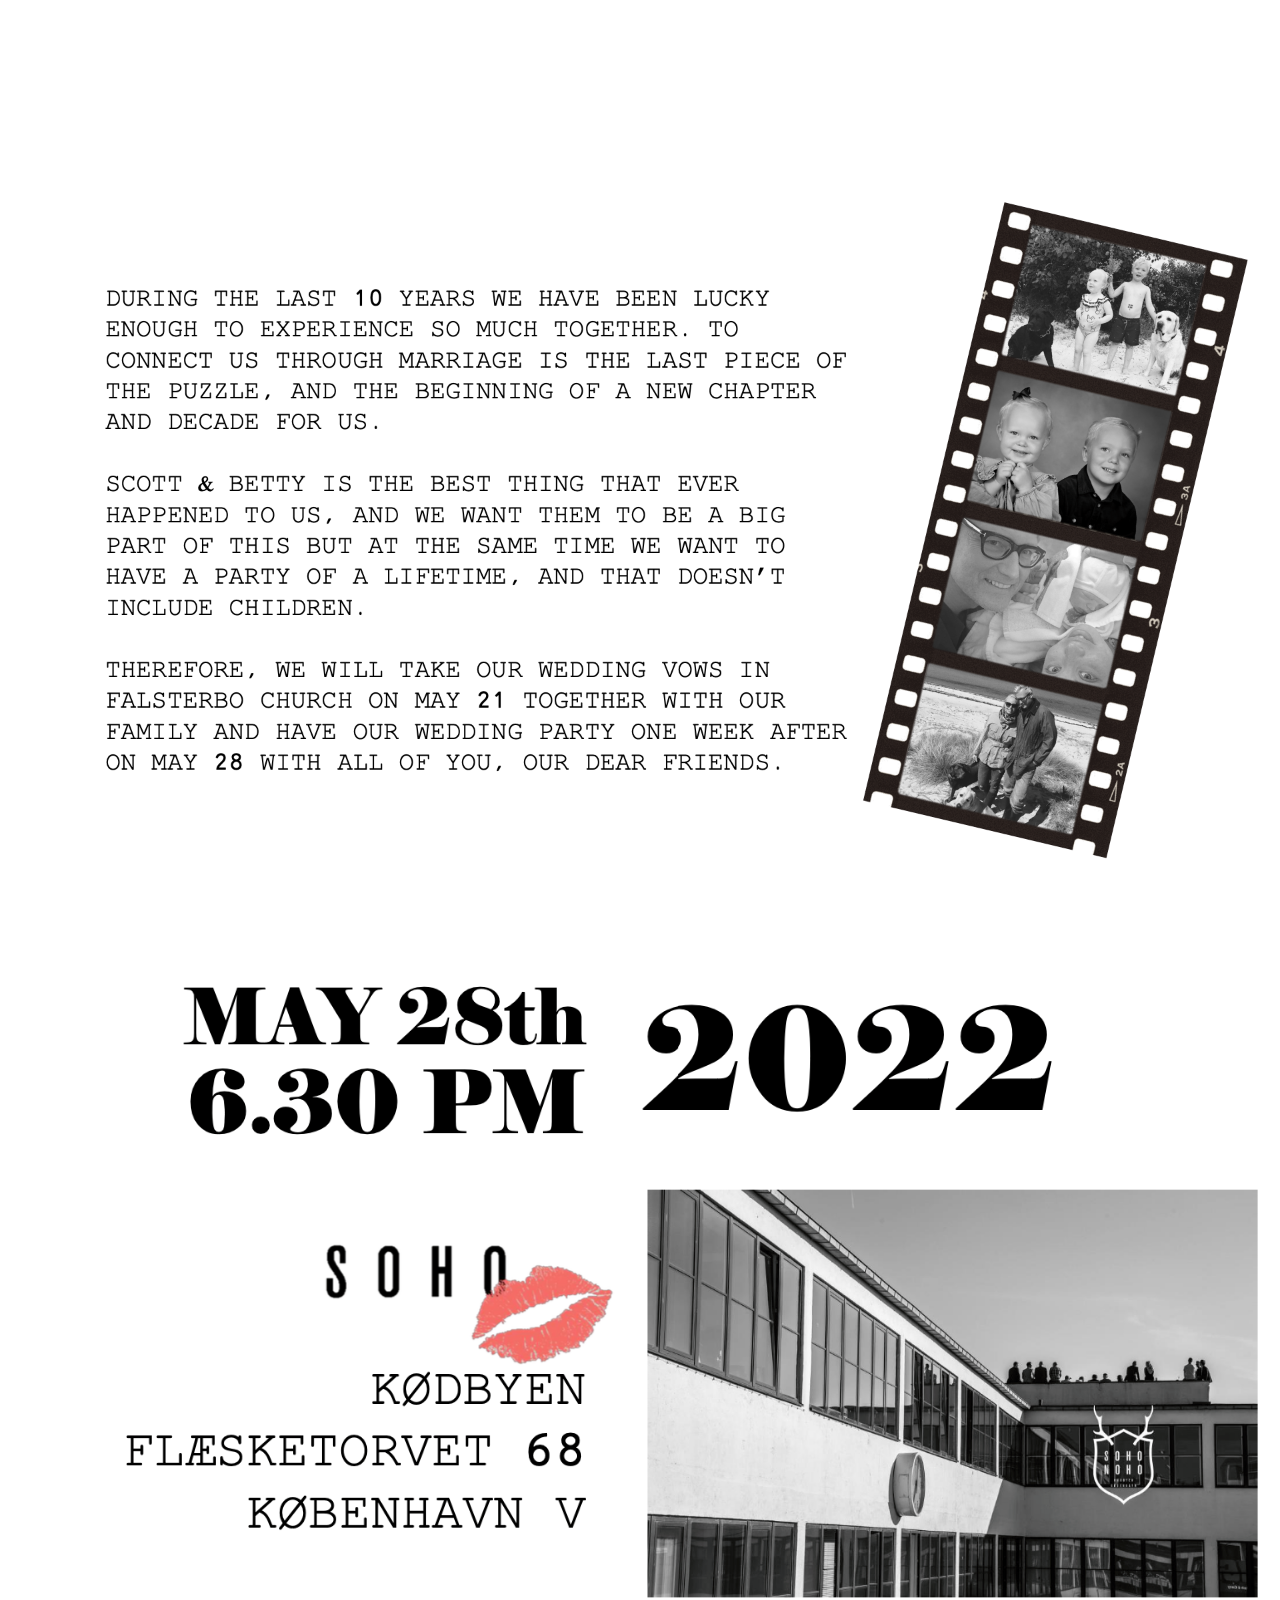
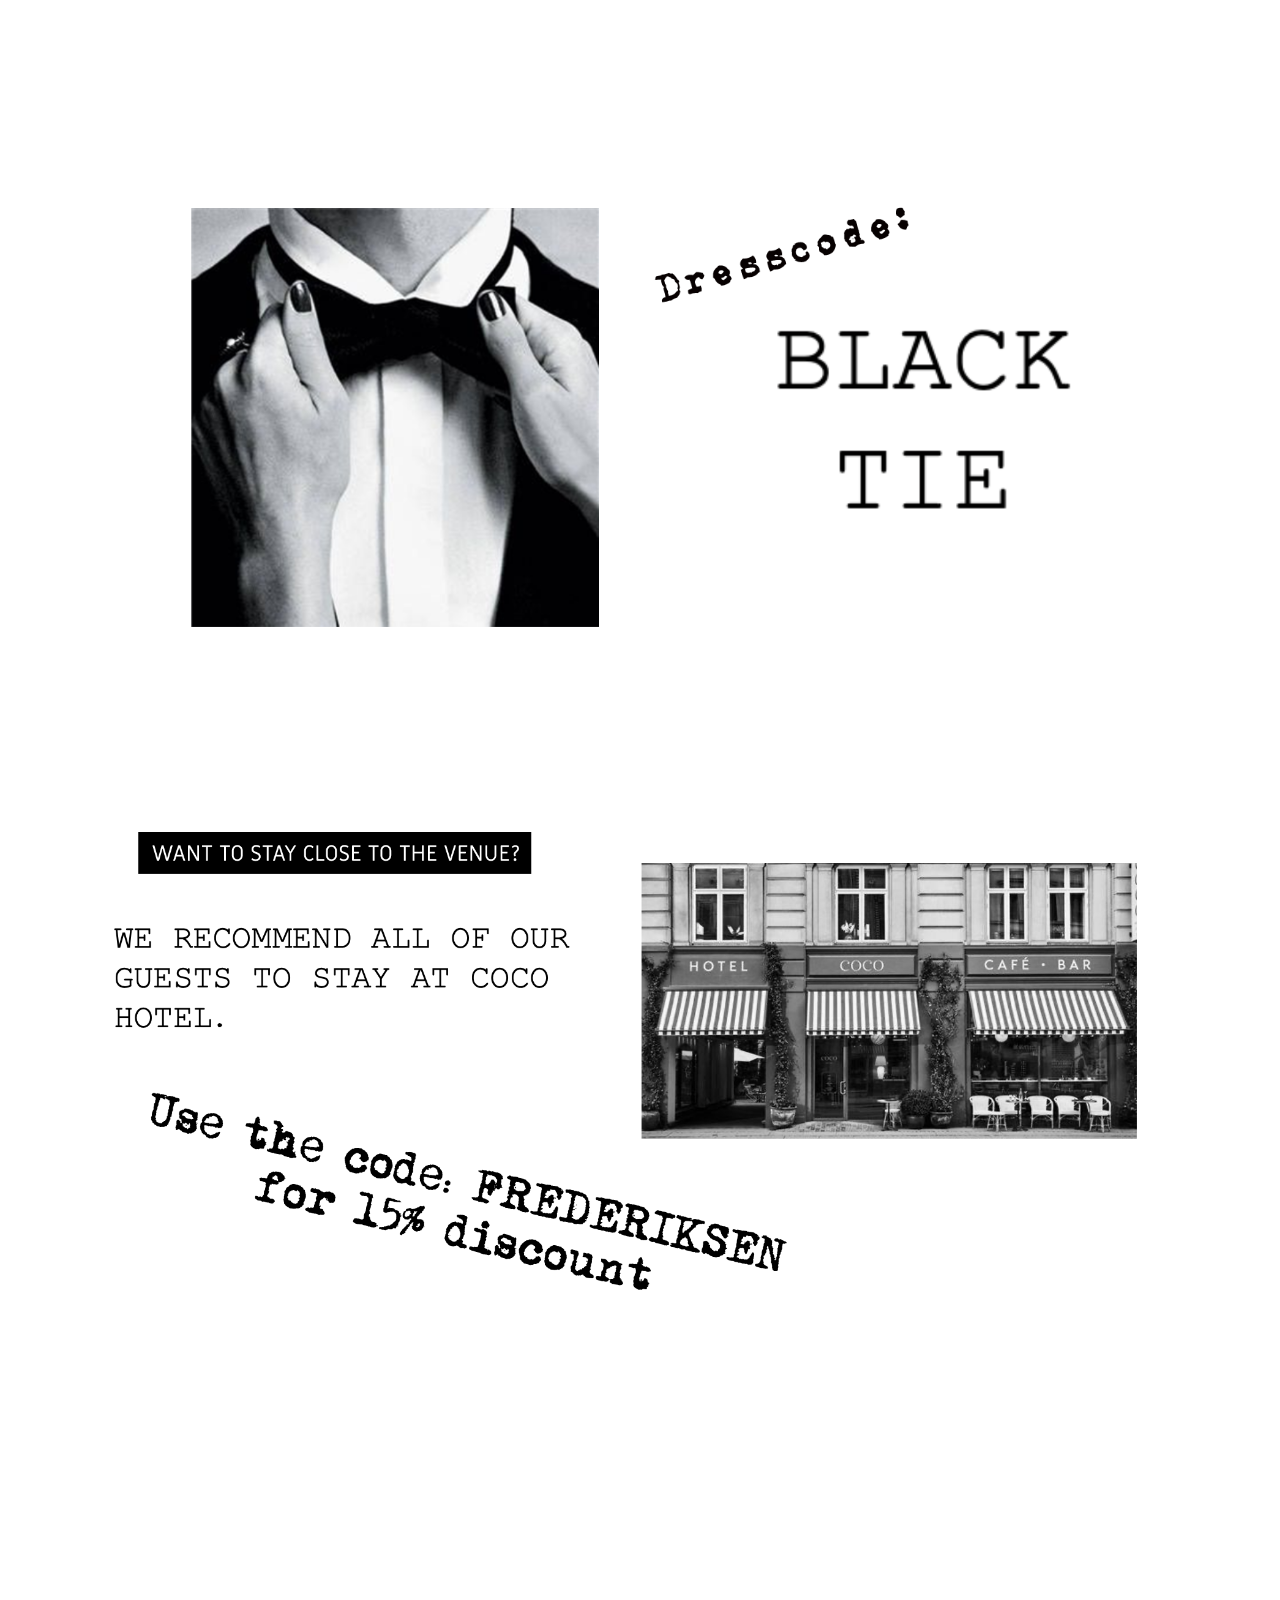
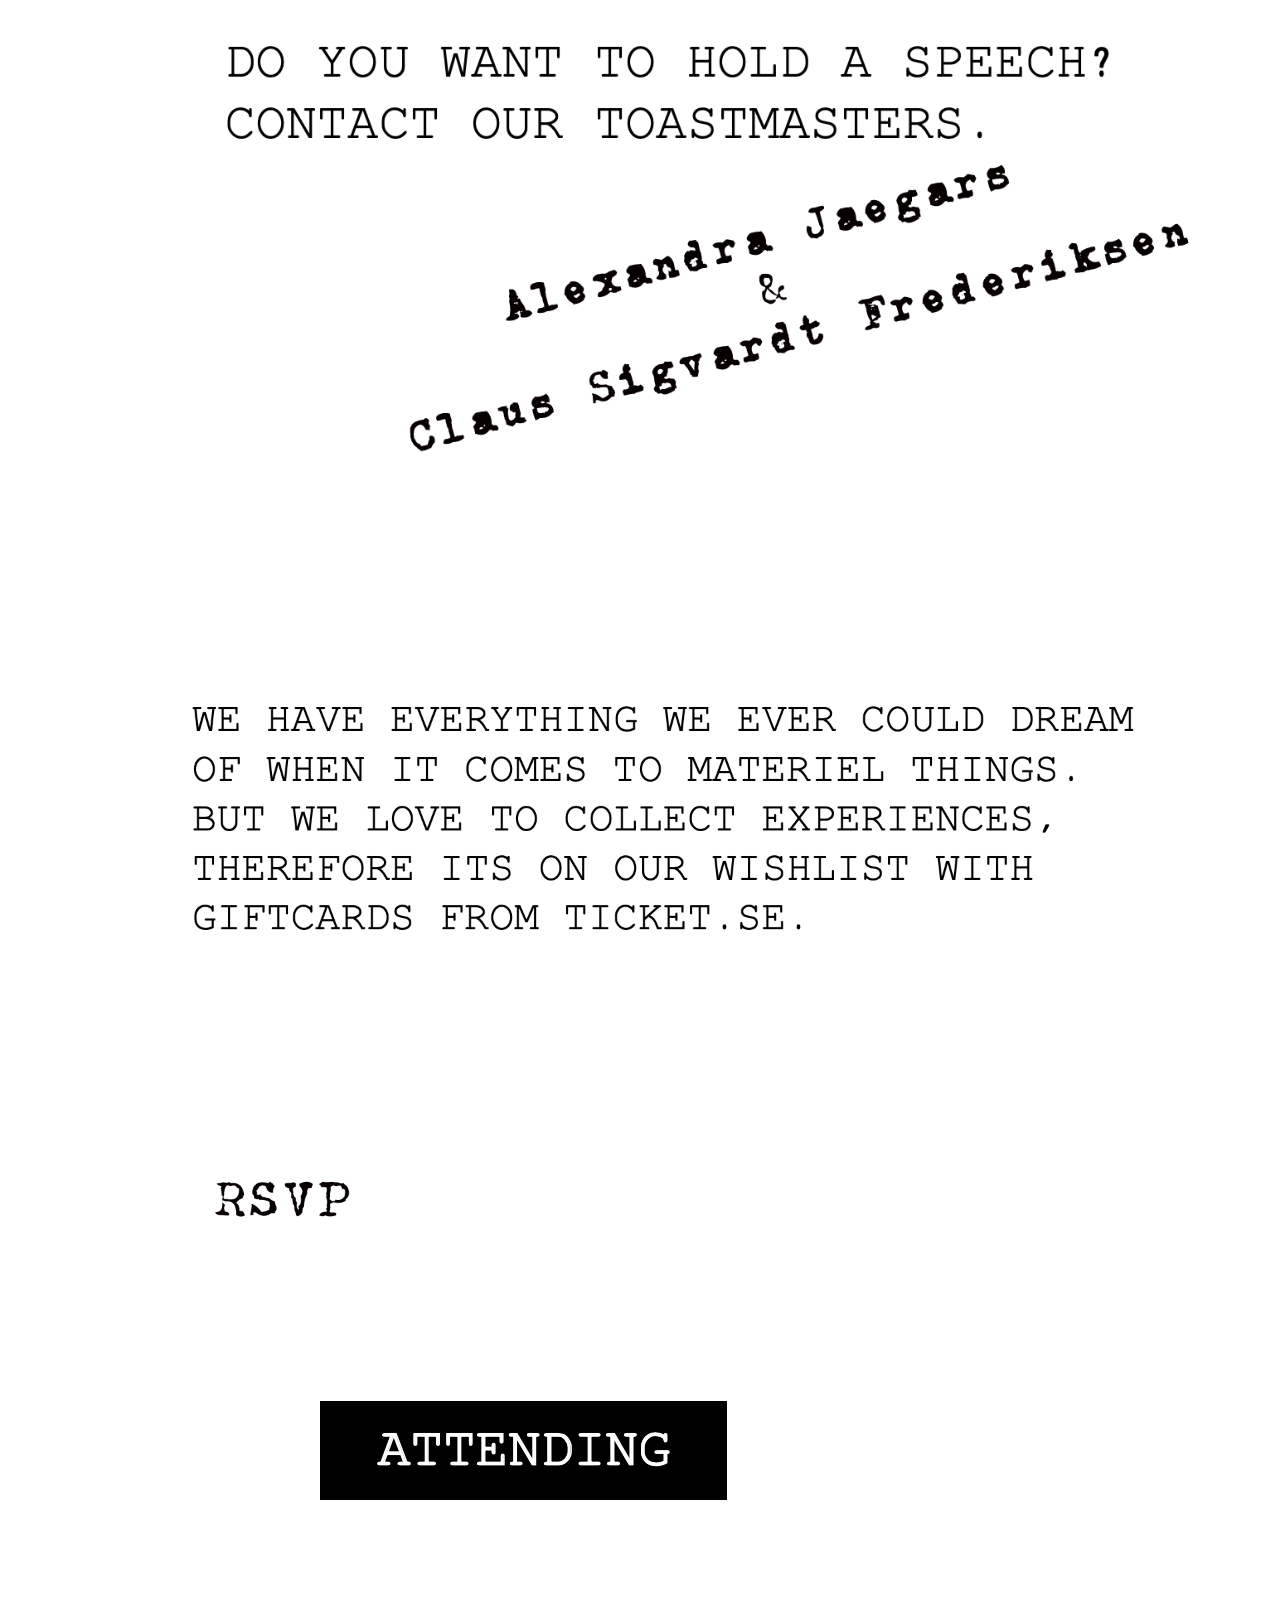
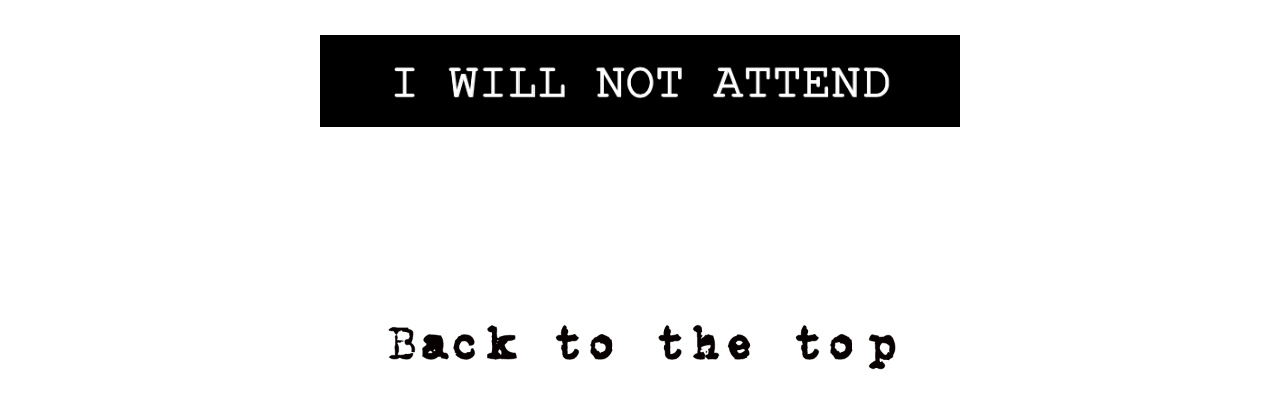
==== ds3tdb97daowseu33.html @ 6a5c9a7a "changed video format" ====
<!DOCTYPE html>
<html lang="en">

<head>
    <meta charset="UTF-8">
    <meta name="viewport" content="width=device-width, initial-scale=1.0">
    <link rel="preconnect" href="https://fonts.gstatic.com">
    <link href="https://fonts.googleapis.com/css2?family=Homemade+Apple&family=Poppins:wght@300&display=swap"
        rel="stylesheet">
    <link rel="stylesheet" href="assets/css/style.css">
    <title>FREDERIKSEN 2022</title>
</head>

<body>
    <!--Background Video-->
    <header class="header">
        <div class="video-wrapper">
            <video src="assets/media/movie/copenhagen.webm" autoplay muted loop>This browser does not support
                video</video>
        </div>

        <!--Welcome Text-->
        <div class="banner">
            <!--Background Music-->
            <div class="music-btn">
                <img src="assets/media/music/play.png" alt="play-button" id="icon">
                <audio id="bgMusic">
                    <source src="assets/media/music/bgmusic.mp3" type="audio/mp3">
                </audio>
            </div>
            <div class="img-logo">
                <img src="assets/media/pic/logo.png" alt="FREDERIKSEN 2022">
            </div>
            <button><a href="#rsvp-page">RSVP</a></button>
            <br>
        </div>

    </header>
    </div>
    <!--Info-->
    <div class="info" id="info-page">
        <div class="info-container">
            <img src="assets/media/pic/info.png" alt="Info">
        </div>
    </div>
    </div>
    <!--Location-->
    <div class="location" id="location-page">
        <div class="location-container">
            <img src="assets/media/pic/location.png" alt="Location">
        </div>
    </div>
    <br>
    <button><a href="https://maps.apple.com/?daddr=(55.667505,%2012.559723)&dirflg=d">Directions</a></button>
    <br>
    </div>
    <!--Dresscode-->
    <div class="dresscode" id="dresscode-page">
        <div class="dresscode-container">
            <img src="assets/media/pic/dresscode.png" alt="Dresscode">
        </div>
    </div>
    <!--Hotel-->
    <div class="hotel" id="hotel-page">
        <div class="hotel-container">
            <img src="assets/media/pic/hotel.png" alt="Hotel">
        </div>
    </div>
    <br>
    <button><a
            href="https://bookings.travelclick.com/99988?_ga=2.258278927.424204522.1644187553-171453354.1644187466&languageid=1#/guestsandrooms"
            target="_blank">Book</a></button>
    <br>
    <!--Speech-->
    <div class="speech" id="speech-page">
        <div class="speech-container">
            <img src="assets/media/pic/speech.png" alt="Speech">
        </div>
    </div>
    <br>
    <button><a href="mailto:jaegers_alexandra@hotmail.com" target="_blank">Contact</a></button>
    <br>
    <!--Gifts-->
    <div class="gifts" id="gifts-page">
        <div class="gifts-container">
            <img src="assets/media/pic/gifts.png" alt="Gifts">
        </div>
    </div>
    <br>
    <button><a href="https://www.ticket.se/presentkort" target="_blank">Buy Gift</a></button>
    <br>
    <!--RSVP-->
    <div class="rsvp" id="rsvp-page">
        <div class="rsvp-container">
            <img src="assets/media/pic/rsvp.png" alt="RSVP">
        </div>
    </div>
    <div class="yes" id="yes-page">
        <div class="yes-container">
            <a href="RSVPyes.html"><img src="assets/media/pic/yes.png" alt="yes"></a>
        </div>
    </div>
    <div class="no" id="no-page">
        <div class="no-container">
            <a href="RSVPno.html"><img src="assets/media/pic/no.png" alt="no"></a>
        </div>
    </div>
    <div class="back" id="back-page">
        <div class="back-container">
            <a href="ds3tdb97daowseu33.html"><img src="assets/media/pic/back.png" alt="go back"></a>
        </div>
    </div>
    
    <script src="assets/js/script.js"></script>
</body>

</html>
---- assets/css/style.css ----
* {
    margin: 0;
    padding: 0;
    outline: none;
    box-sizing: border-box;
    list-style: none;
    text-decoration: none;
}

body {
    font-family: 'Poppins', sans-serif;
}

/* Header */
.header {
    width: 100%;
    height: 100%;
    perspective: 80rem;
    overflow: hidden;
}

/* Background Video */
.video-wrapper {
    width: 100%;
    height: auto;
}

.video-wrapper video {
    width: 100%;
    height: auto;
    opacity: .8;
}

/* Welcome Text & Button*/
.banner {
    position: absolute;
    top: 5%;
    left: 5%;
}

.img-logo img{
    width: 90%;
    height: auto;
    overflow: hidden;
    float: center;
    shape-outside: circle();
    opacity: 0.8;
    margin: 3%;
}

button {
    width: 30%;
    height: 50px;
    margin-left: 35%;
    background-color: #FD746C;
    border: none;
    font-family: 'Poppins', sans-serif;
    font-size: 15px;
    text-transform: uppercase;
    letter-spacing: 3px;
    text-shadow: 0 3px 4px rgba(0, 0, 0, 0.2) ;
    box-shadow: 0 3px 4px rgba(0, 0, 0, 0.2) ;
    cursor: pointer;
    opacity: 0;
    animation: moveBanner 1s 1.2s forwards;
}

button a {
    color: black;
}

/* Music Button */
.music-btn {
    float: center;
    margin-bottom: 1%;
    font-family: 'Poppins', sans-serif;
    font-size: 10px;
    text-transform: uppercase;
    color: #050505;
    letter-spacing: 3px;
    opacity: 0;
    display: flex;
    align-items: center;
    animation: moveBanner 1s 1.6s forwards;
}

#icon {
    width: 30px;
    cursor: pointer;
}

/* Animation Welcome Text */
@keyframes moveBanner {
    0% {
        transform: translateY(30rem) rotateY(90deg);
    }
    100% {
        transform: translateY(0) rotateY(0);
        opacity: 1;
    }
}


/* Info */
.info-container img {
    max-width: 100%;
    height: auto;
  }

/*Location*/
.location-container img {
    max-width: 100%;
    height: auto;
  }

/*Dresscode*/
.dresscode-container img {
    max-width: 100%;
    height: auto;
  }  

/*Hotel*/
.hotel-container img {
    max-width: 100%;
    height: auto;
  }    

/*Speech*/
.speech-container img {
    max-width: 100%;
    height: auto;
    margin-top: 10%;
  }    

/*Gifts*/
.gifts-container img {
    max-width: 100%;
    height: auto;
  }      
/*RSVP*/
.rsvp-container img {
    max-width: 100%;
    height: auto;
    margin-top: 5%;
  }      

  .yes-container img {
    max-width: 50%;
    height: auto;
    margin-left: 25%;
    margin-top: 10%;
    cursor: pointer;
  }   
  
  .no-container img {
    max-width: 50%;
    height: auto;
    margin-left: 25%;
    margin-top: 10%;
    cursor: pointer;
  }
  
  /*Back*/
.back-container img {
    max-width: 100%;
    height: auto;
    cursor: pointer;
    margin-top: 10%;
  }      


/*RSVP YES*/
.rsvpyes-container img {
    max-width: 100%;
    height: auto;
  }      

  /*RSVP NO*/
.rsvpno-container img {
    max-width: 80%;
    height: auto;
    margin-left: 10%;
  }      
.rsvp {
    display: flex;
    justify-content: center;
    align-items: center;
    height: auto;
    width: 100%;
    }
    form {
    width: 80%;
    margin-left: 10%;
    border-radius: 6px;
    background: #fff;
    }
    input, select, textarea {
    margin-bottom: 10px;
    border: 1px solid #ccc;
    border-radius: 3px;
    }
    input {
    width: calc(100% - 10px);
    padding: 5px;
    }
    input[type="date"] {
    padding: 4px 5px;
    }
    textarea {
    width: calc(100% - 12px);
    padding: 5px;
    }
    .item:hover p, .item:hover i, .question:hover p, .question label:hover, input:hover::placeholder {
    color: #FD746C;
    }
    .item input:hover, .item select:hover, .item textarea:hover {
    border: 1px solid transparent;
    box-shadow: 0 0 3px 0 #FD746C;
    color: #FD746C;
    }
    .item {
    position: relative;
    margin: 10px 0;
    }
    .item span {
    color: red;
    }
    input[type="date"]::-webkit-inner-spin-button {
    display: none;
    }
    .item i, input[type="date"]::-webkit-calendar-picker-indicator {
    position: absolute;
    font-size: 20px;
    color: #FD746C;
    }
    .item i {
    right: 1%;
    top: 30px;
    z-index: 1;
    }
    [type="date"]::-webkit-calendar-picker-indicator {
    right: 1%;
    z-index: 2;
    opacity: 0;
    cursor: pointer;
    }
    input[type=radio], input[type=checkbox]  {
    display: none;
    }
    label.radio {
    position: relative;
    display: inline-block;
    margin: 5px 20px 15px 0;
    cursor: pointer;
    }
    .question span {
    margin-left: 30px;
    }
    .question-answer label {
    display: block;
    }
    label.radio:before {
    content: "";
    position: absolute;
    left: 0;
    width: 17px;
    height: 17px;
    border-radius: 50%;
    border: 2px solid #ccc;
    }
    input[type=radio]:checked + label:before, label.radio:hover:before {
    border: 2px solid #FD746C;
    }
    label.radio:after {
    content: "";
    position: absolute;
    top: 6px;
    left: 5px;
    width: 8px;
    height: 4px;
    border: 3px solid #FD746C;
    border-top: none;
    border-right: none;
    transform: rotate(-45deg);
    opacity: 0;
    }
    input[type=radio]:checked + label:after {
    opacity: 1;
    }
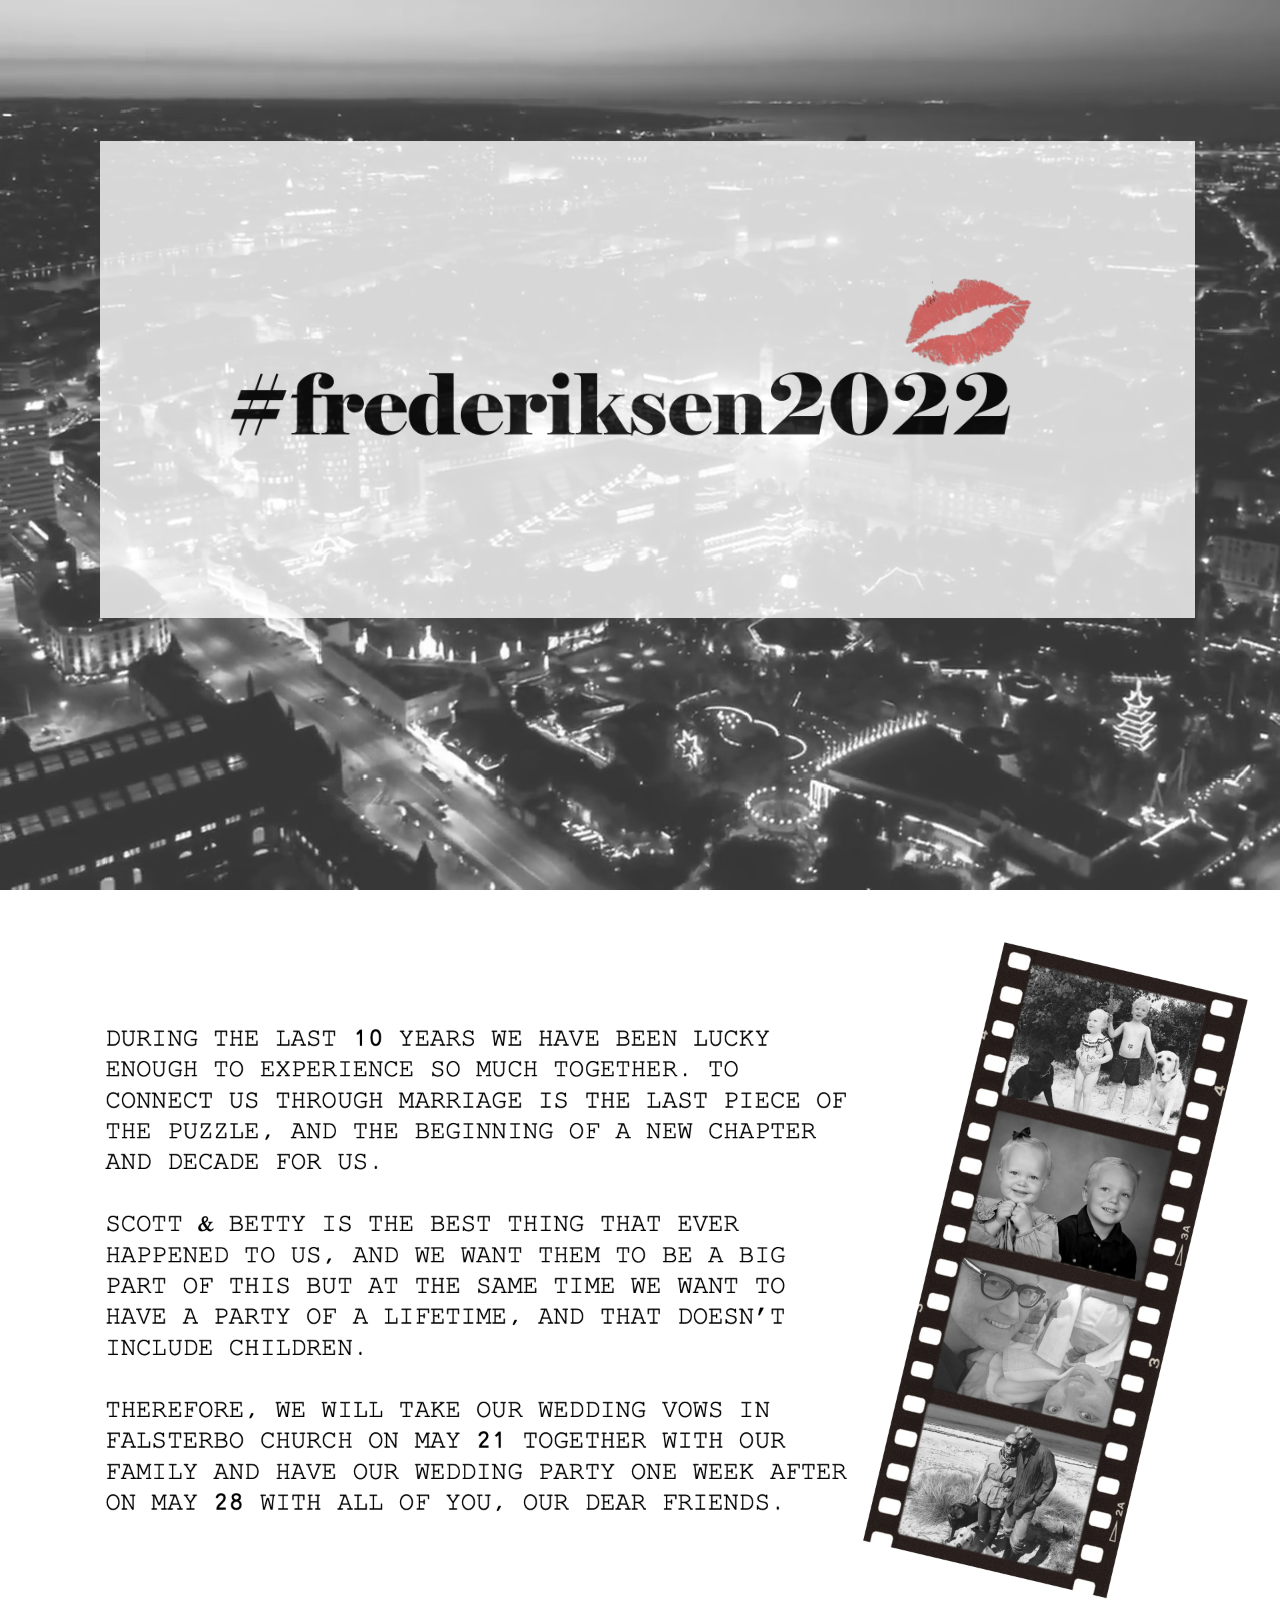
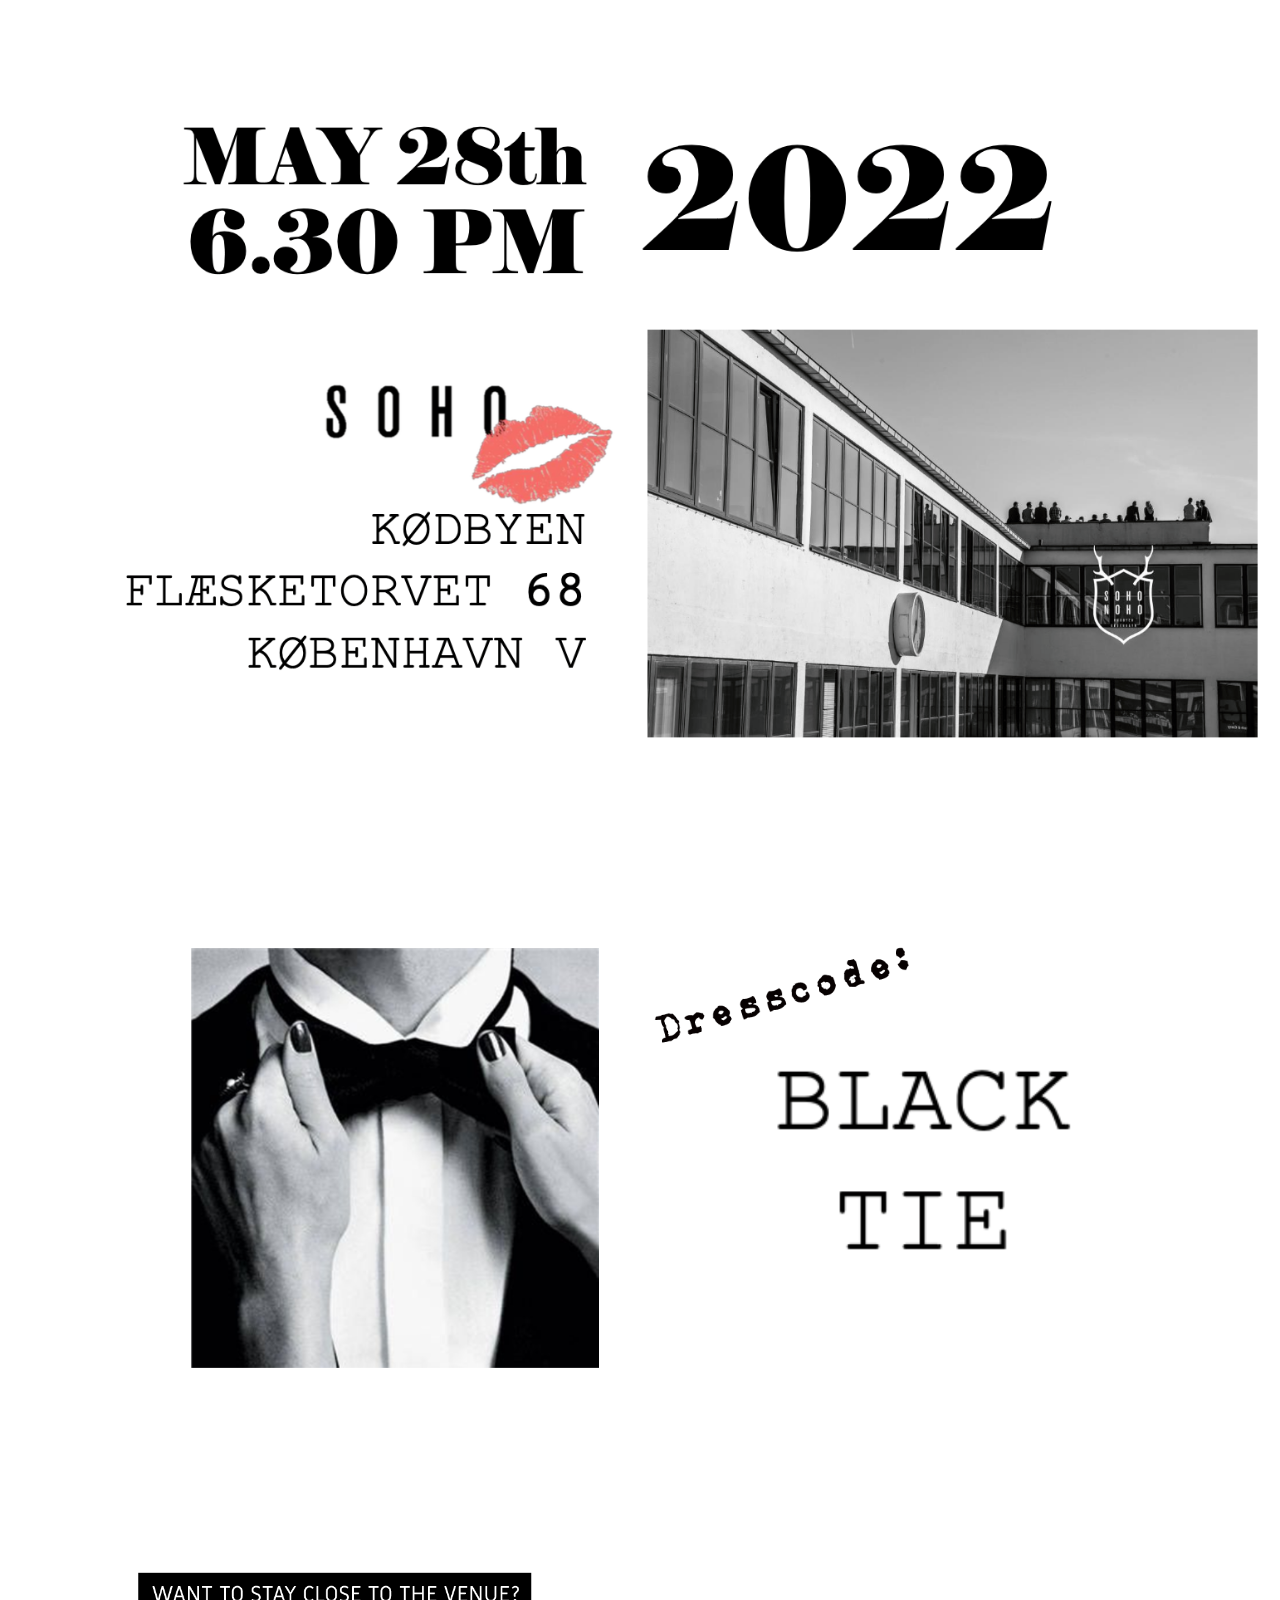
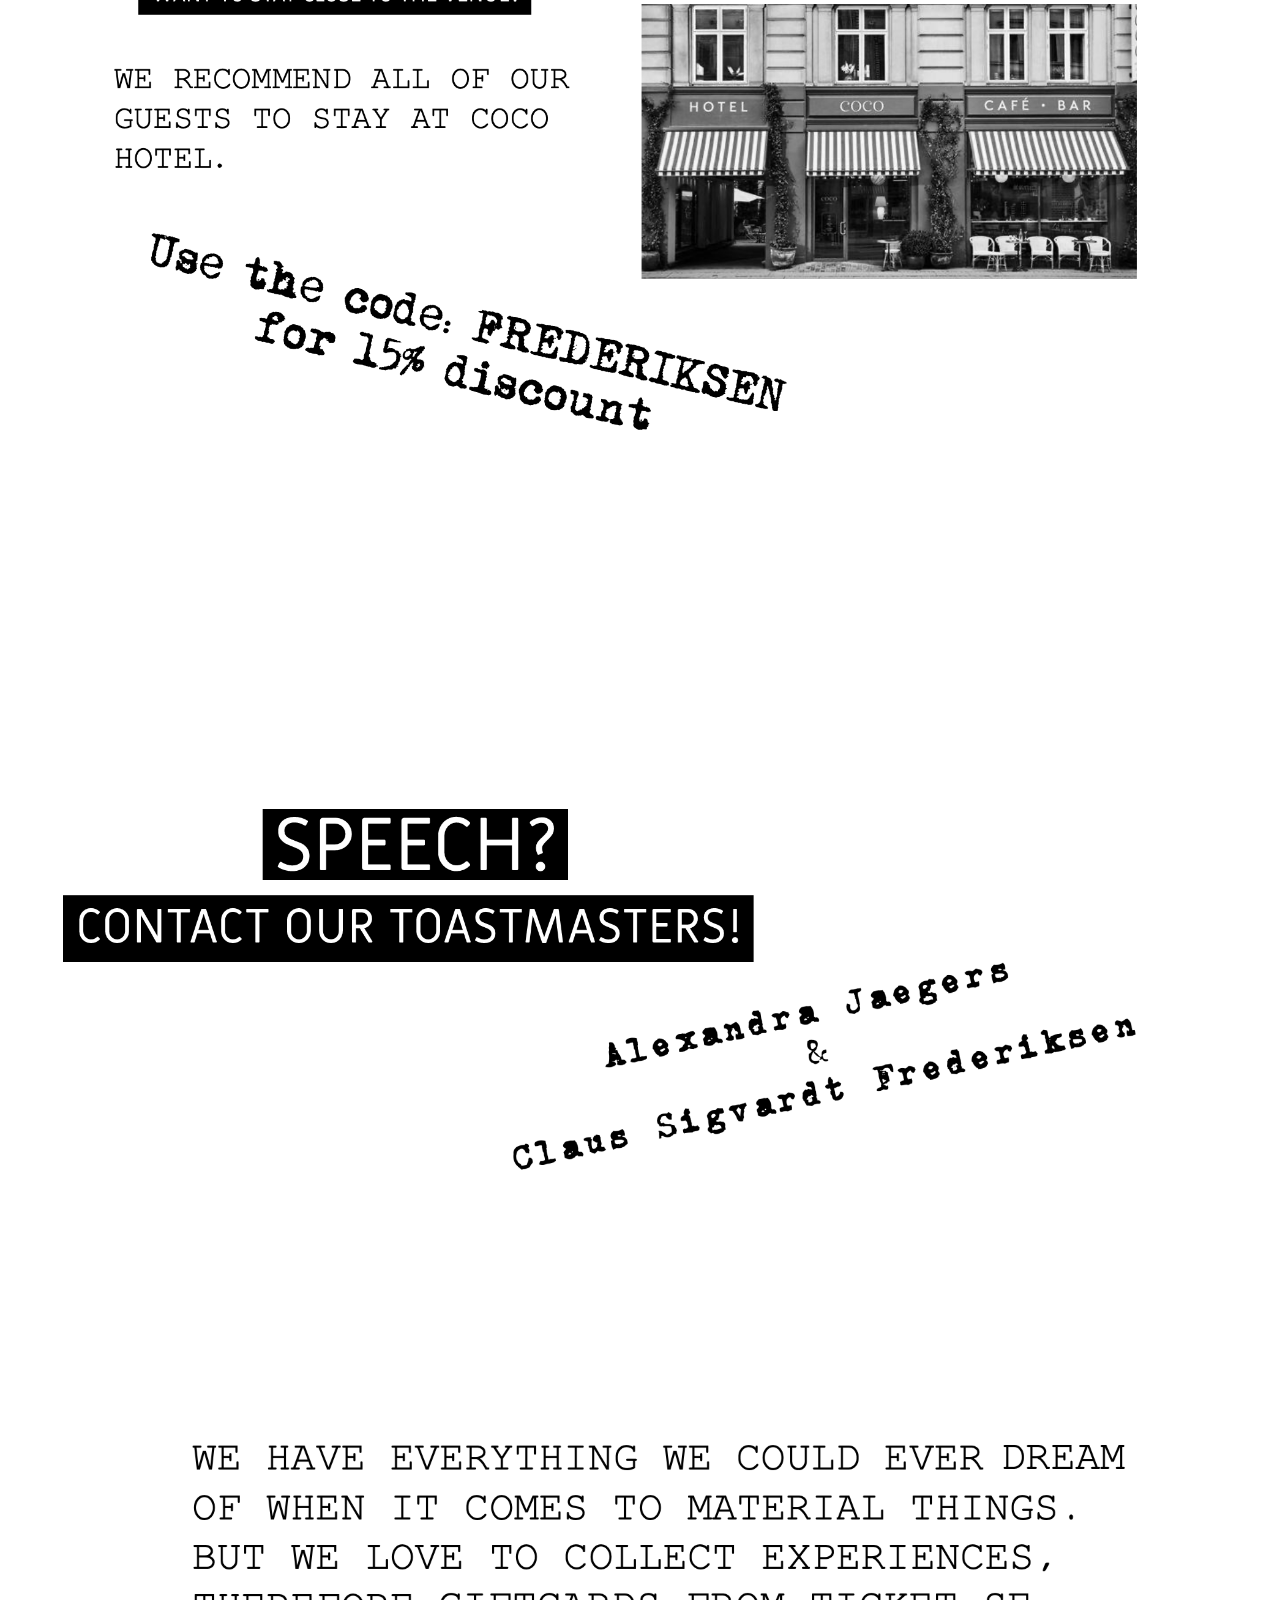
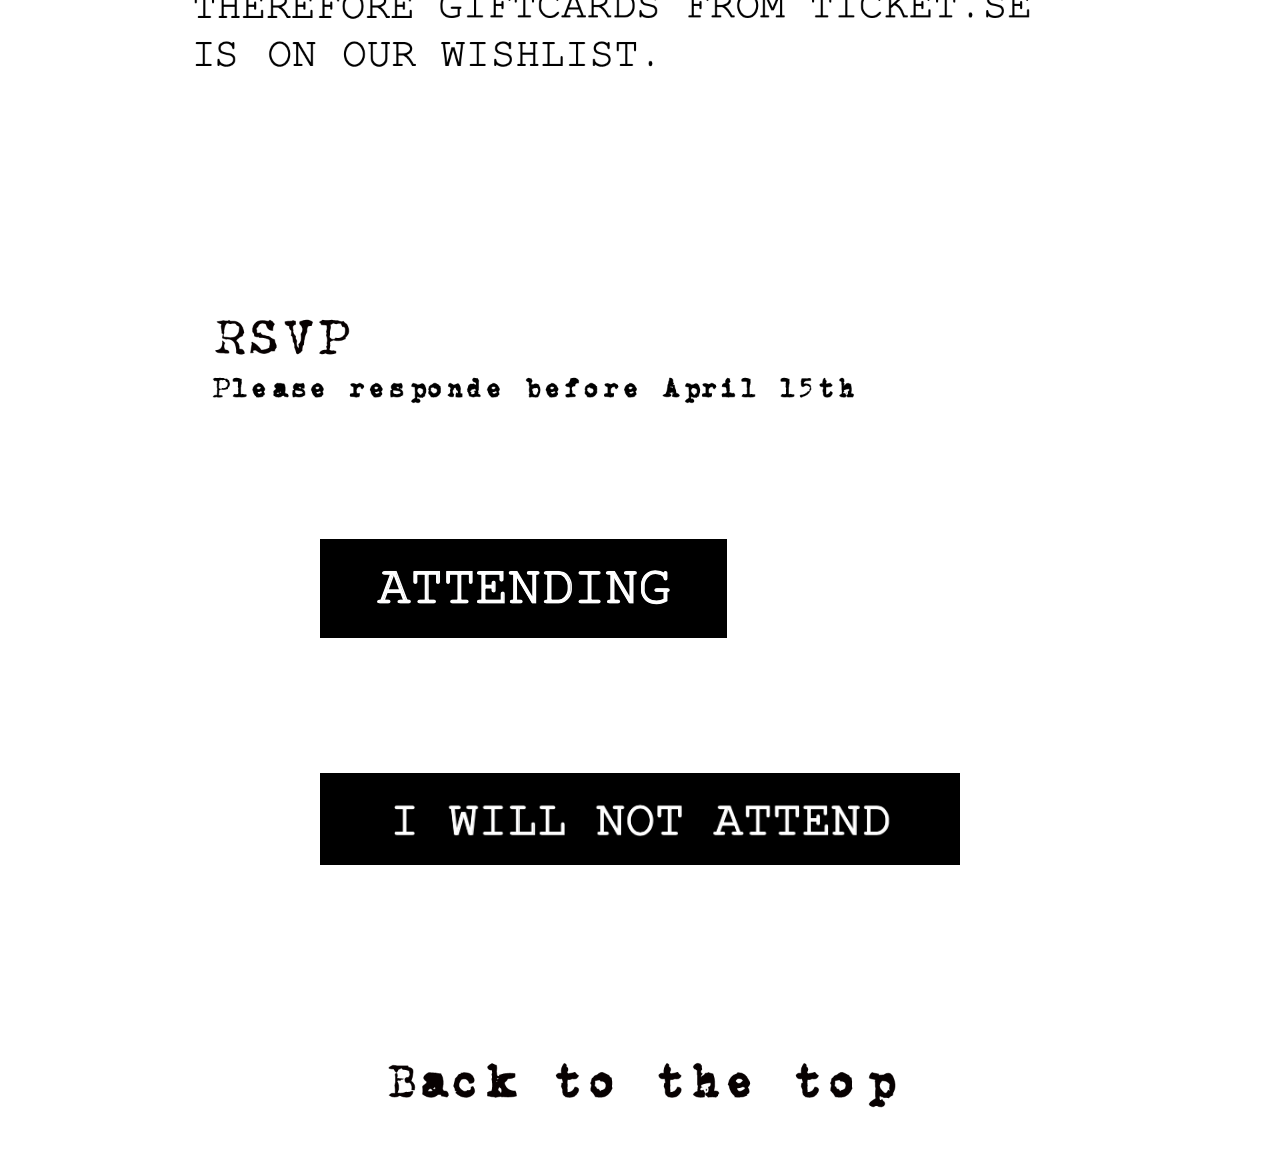
==== commit 7872ec52: "minor changes, overall" ====
--- a/ds3tdb97daowseu33.html
+++ b/ds3tdb97daowseu33.html
@@ -15,7 +15,7 @@
     <!--Background Video-->
     <header class="header">
         <div class="video-wrapper">
-            <video src="assets/media/movie/copenhagen.webm" autoplay muted loop>This browser does not support
+            <video src="assets/media/movie/copenhagen.mov" autoplay loop muted playsinline>This browser does not support
                 video</video>
         </div>
 
@@ -51,7 +51,7 @@
         </div>
     </div>
     <br>
-    <button><a href="https://maps.apple.com/?daddr=(55.667505,%2012.559723)&dirflg=d">Directions</a></button>
+    <button><a href="https://maps.apple.com/?daddr=(55.666647,%2012.559404)&dirflg=d">Directions</a></button>
     <br>
     </div>
     <!--Dresscode-->
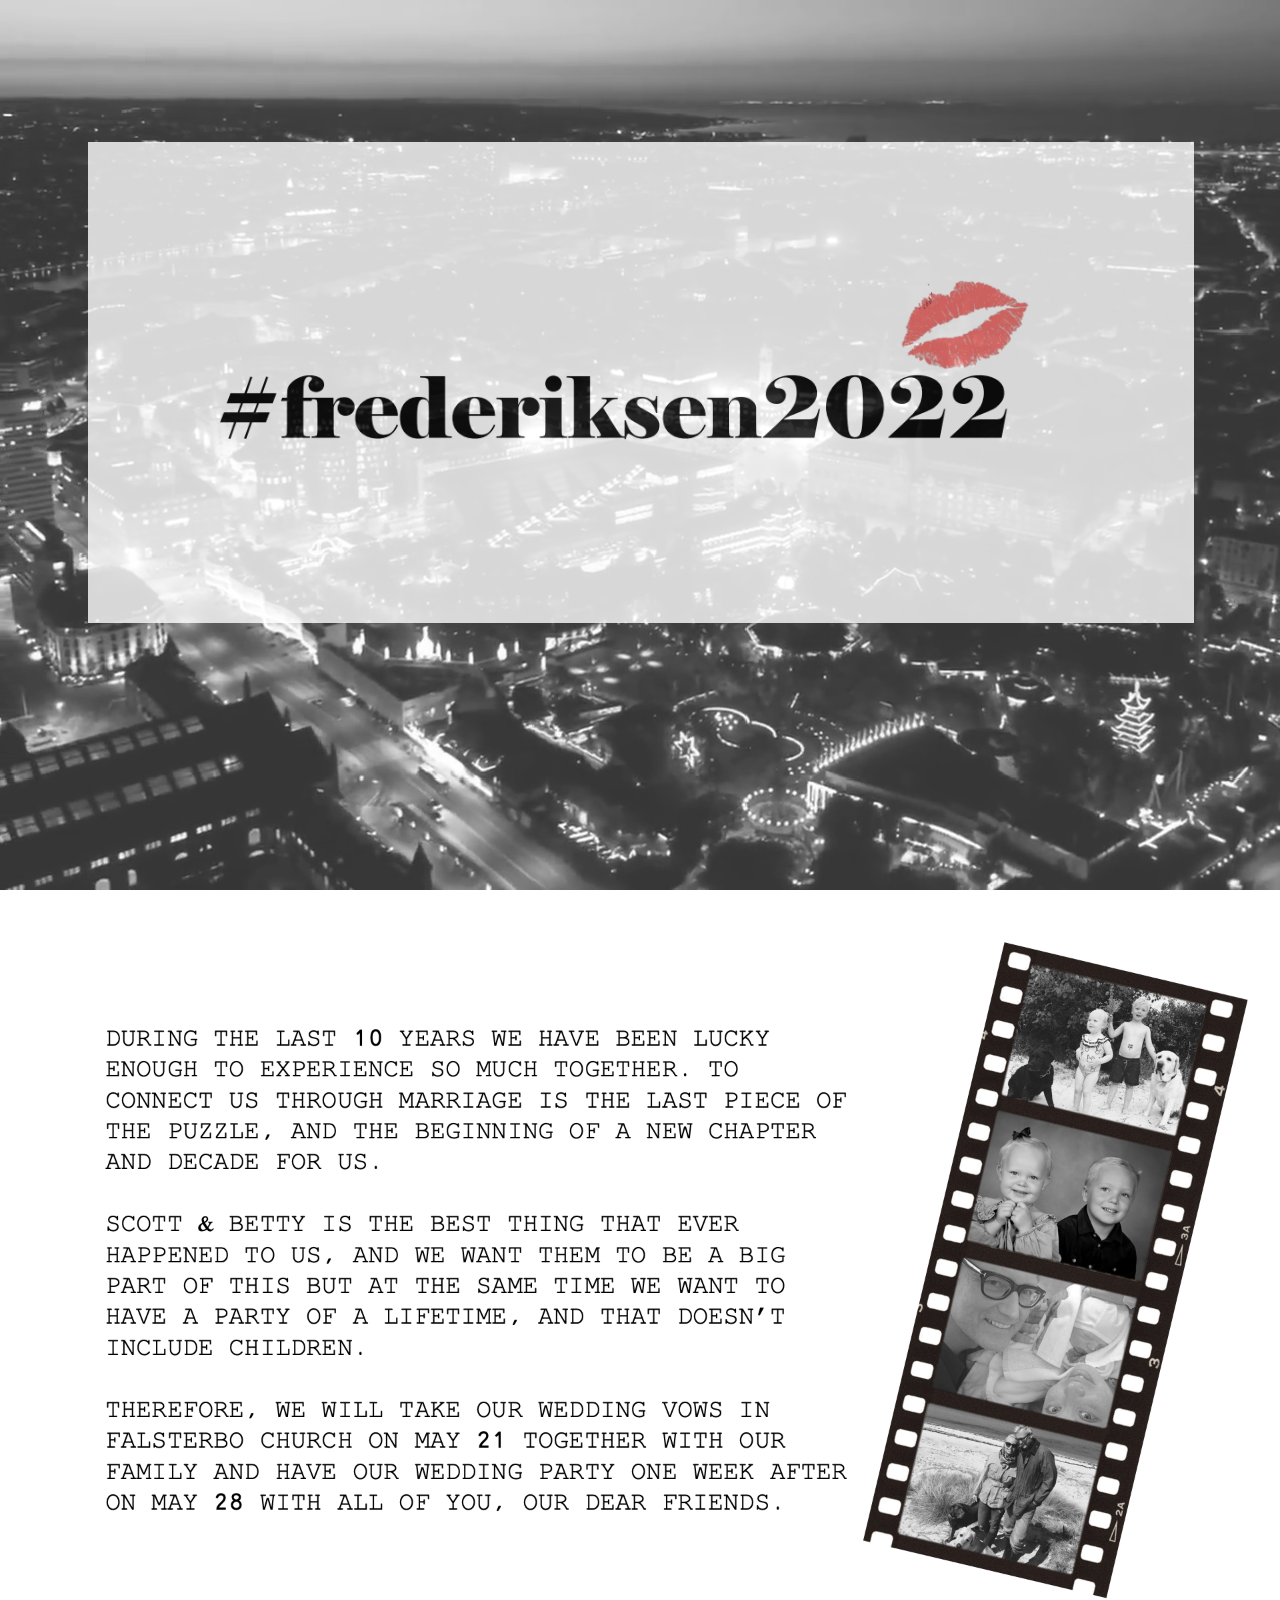
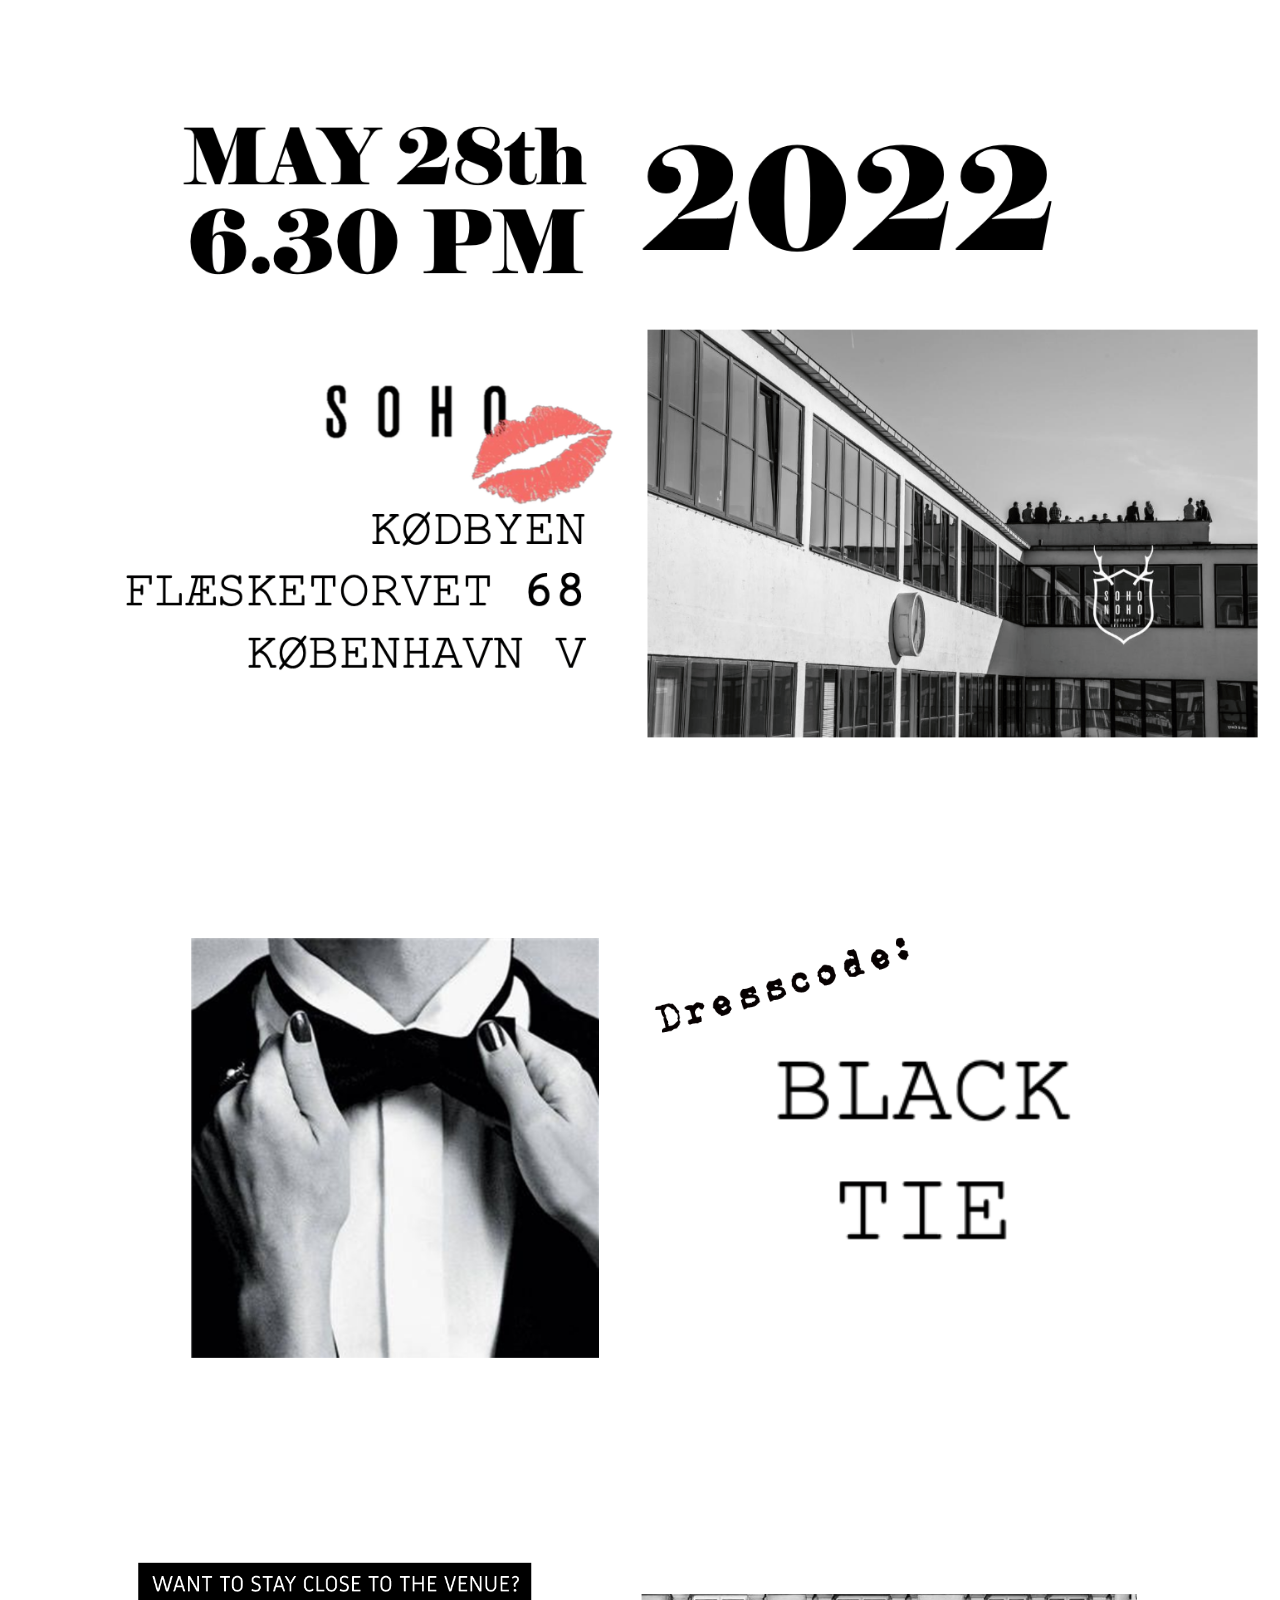
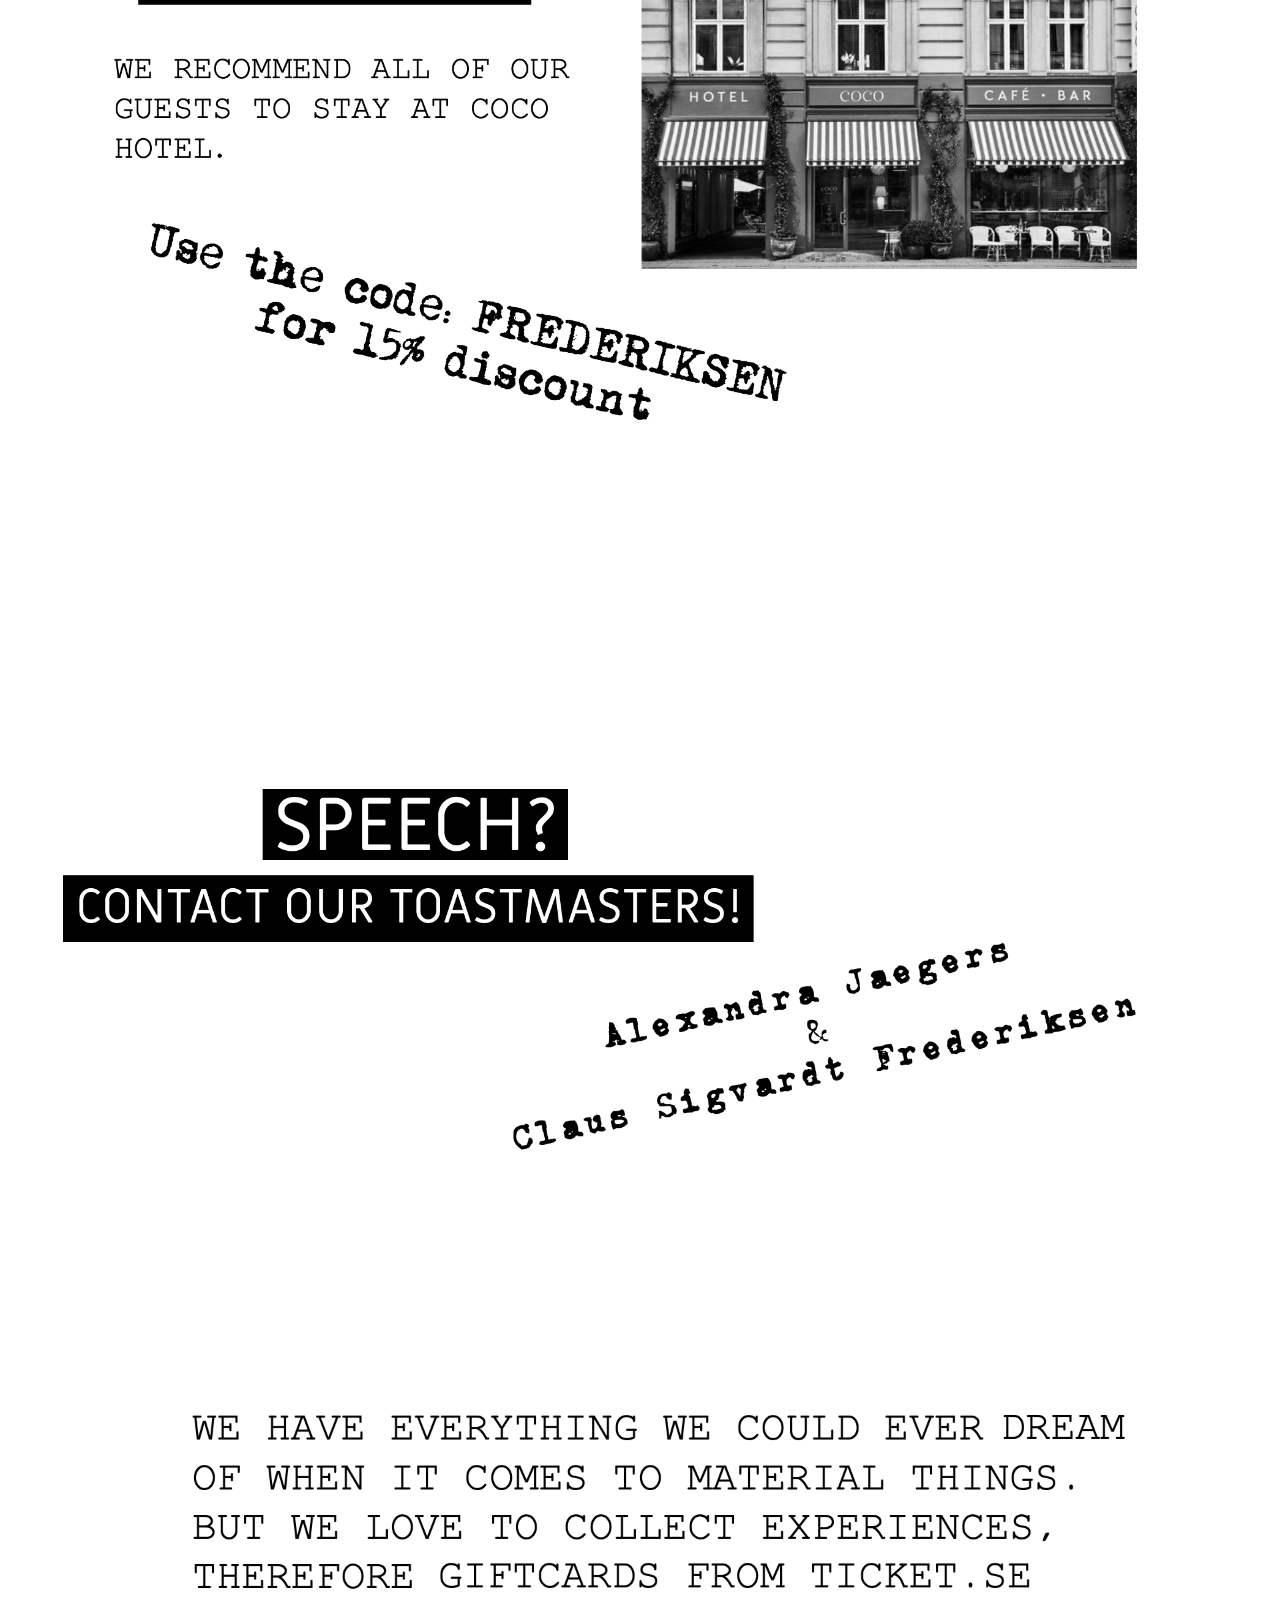
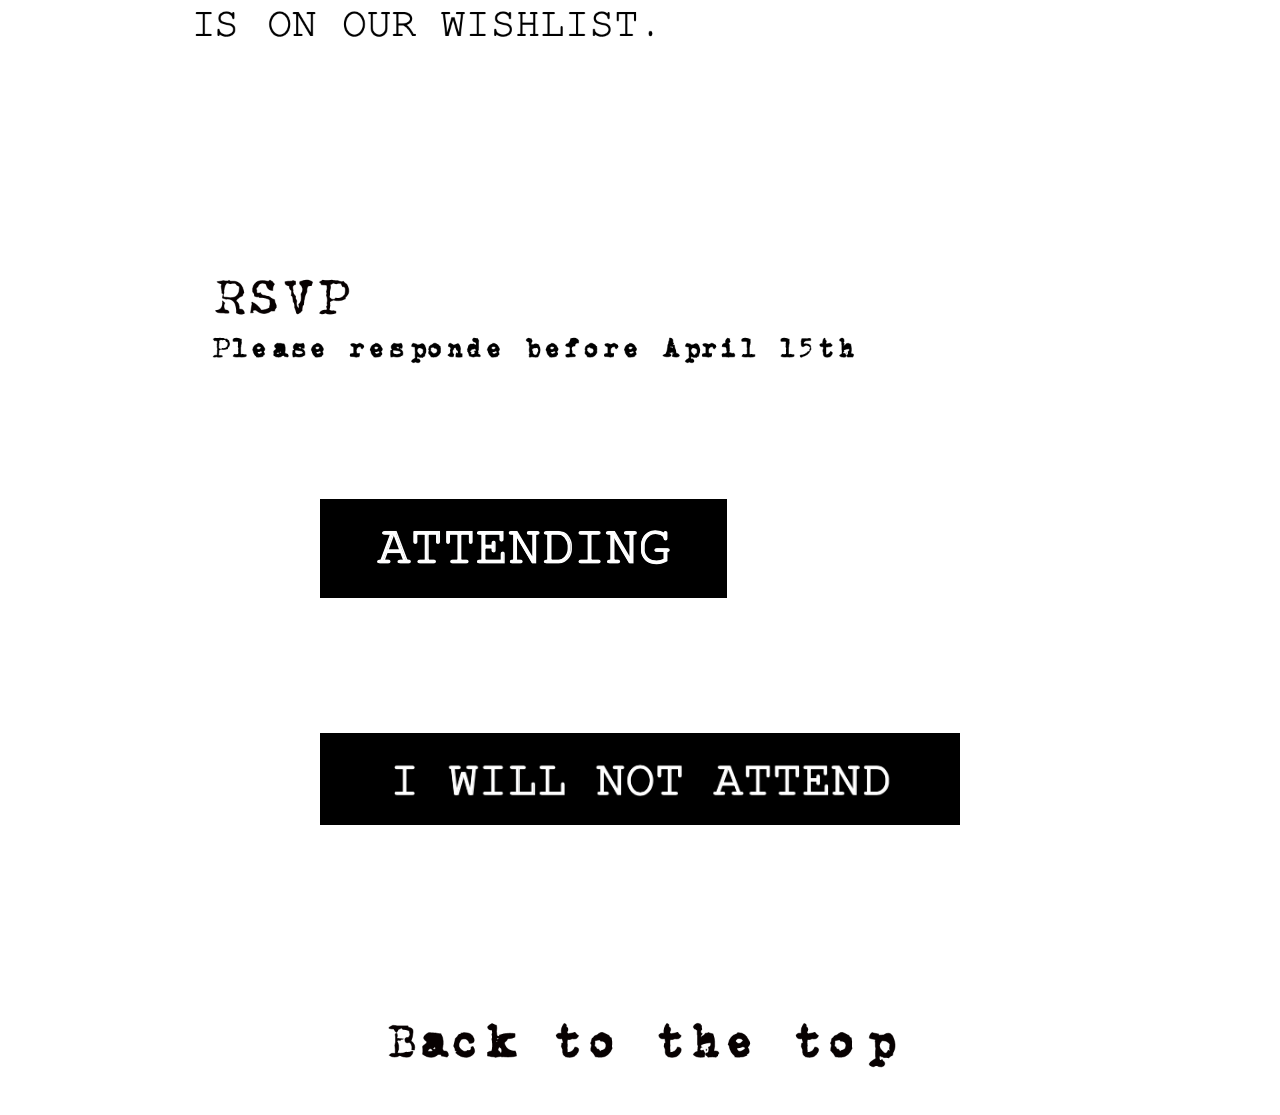
==== commit 08950d50: "align changes" ====
--- a/ds3tdb97daowseu33.html
+++ b/ds3tdb97daowseu33.html
@@ -26,7 +26,7 @@
                 <img src="assets/media/music/play.png" alt="play-button" id="icon">
                 <audio id="bgMusic">
                     <source src="assets/media/music/bgmusic.mp3" type="audio/mp3">
-                </audio>
+                </audio>  MUSIC
             </div>
             <div class="img-logo">
                 <img src="assets/media/pic/logo.png" alt="FREDERIKSEN 2022">
--- a/assets/css/style.css
+++ b/assets/css/style.css
@@ -35,7 +35,7 @@
 .banner {
     position: absolute;
     top: 5%;
-    left: 5%;
+    left: 4%;
 }
 
 .img-logo img{
@@ -50,12 +50,12 @@
 
 button {
     width: 30%;
-    height: 50px;
-    margin-left: 35%;
+    height: 40px;
+    margin-left: 33%;
     background-color: #FD746C;
     border: none;
     font-family: 'Poppins', sans-serif;
-    font-size: 15px;
+    font-size: 12px;
     text-transform: uppercase;
     letter-spacing: 3px;
     text-shadow: 0 3px 4px rgba(0, 0, 0, 0.2) ;
@@ -76,7 +76,7 @@
     font-family: 'Poppins', sans-serif;
     font-size: 10px;
     text-transform: uppercase;
-    color: #050505;
+    color: black;
     letter-spacing: 3px;
     opacity: 0;
     display: flex;
